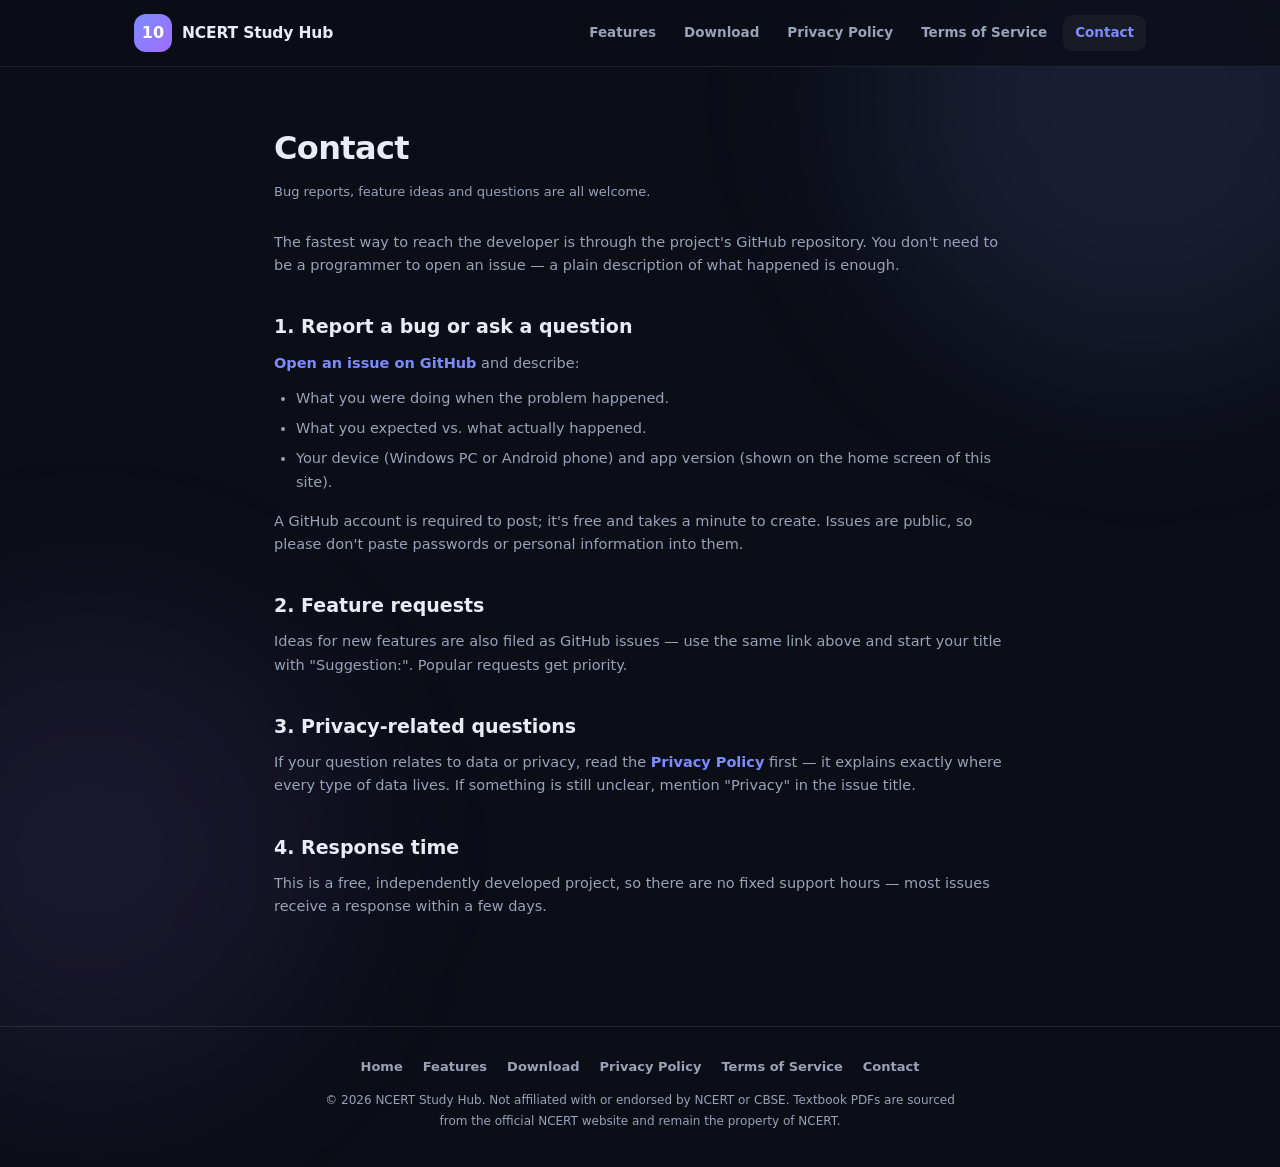
==== contact.html @ 4a2549df "Add Contact page and Contact links to nav/footer on all pages" ====
<!DOCTYPE html>
<html lang="en">
<head>
  <meta charset="UTF-8" />
  <meta name="viewport" content="width=device-width, initial-scale=1" />
  <title>Contact — NCERT Study Hub</title>
  <meta name="description" content="How to contact the NCERT Study Hub team — bug reports, feature requests and questions." />
  <link rel="icon" type="image/png" href="icon.png" />
  <link rel="stylesheet" href="site.css" />
</head>
<body>
  <div class="bg-blob bg-a"></div>
  <div class="bg-blob bg-b"></div>

  <header class="nav">
    <div class="nav-inner">
      <a class="brand" href="index.html">
        <div class="brand-mark">10</div>
        <span class="brand-name">NCERT Study Hub</span>
      </a>
      <nav class="nav-links">
        <a href="index.html#features">Features</a>
        <a href="index.html#download">Download</a>
        <a href="privacy.html">Privacy Policy</a>
        <a href="terms.html">Terms of Service</a>
        <a href="contact.html" class="active">Contact</a>
      </nav>
    </div>
  </header>

  <main class="wrap">
    <article class="prose">
      <h1>Contact</h1>
      <p class="updated">Bug reports, feature ideas and questions are all welcome.</p>

      <p>The fastest way to reach the developer is through the project's GitHub repository. You don't need to be a programmer to open an issue — a plain description of what happened is enough.</p>

      <h2>1. Report a bug or ask a question</h2>
      <p><a href="https://github.com/AbhiGupta1234/ncert-study-hub/issues" rel="noopener">Open an issue on GitHub</a> and describe:</p>
      <ul>
        <li>What you were doing when the problem happened.</li>
        <li>What you expected vs. what actually happened.</li>
        <li>Your device (Windows PC or Android phone) and app version (shown on the home screen of this site).</li>
      </ul>
      <p>A GitHub account is required to post; it's free and takes a minute to create. Issues are public, so please don't paste passwords or personal information into them.</p>

      <h2>2. Feature requests</h2>
      <p>Ideas for new features are also filed as GitHub issues — use the same link above and start your title with "Suggestion:". Popular requests get priority.</p>

      <h2>3. Privacy-related questions</h2>
      <p>If your question relates to data or privacy, read the <a href="privacy.html">Privacy Policy</a> first — it explains exactly where every type of data lives. If something is still unclear, mention "Privacy" in the issue title.</p>

      <h2>4. Response time</h2>
      <p>This is a free, independently developed project, so there are no fixed support hours — most issues receive a response within a few days.</p>
    </article>

    <footer class="footer">
      <div class="footer-links">
        <a href="index.html">Home</a>
        <a href="index.html#features">Features</a>
        <a href="index.html#download">Download</a>
        <a href="privacy.html">Privacy Policy</a>
        <a href="terms.html">Terms of Service</a>
        <a href="contact.html">Contact</a>
      </div>
      <p>&copy; 2026 NCERT Study Hub. Not affiliated with or endorsed by NCERT or CBSE. Textbook PDFs are sourced from the official NCERT website and remain the property of NCERT.</p>
    </footer>
  </main>
</body>
</html>
---- site.css ----
* { margin: 0; padding: 0; box-sizing: border-box; }

:root {
  --font: 'Segoe UI', 'Segoe UI Variable', system-ui, -apple-system, sans-serif;
  --bg: #0b0e17;
  --bg-soft: #111527;
  --card: rgba(255, 255, 255, 0.045);
  --card-strong: rgba(255, 255, 255, 0.07);
  --border: rgba(255, 255, 255, 0.09);
  --text: #e9ebf5;
  --muted: #9aa1b8;
  --accent: #7c8cff;
  --accent2: #a06cff;
  --ok: #22c55e;
  --radius: 16px;
}

html { scroll-behavior: smooth; }

body {
  font-family: var(--font);
  background: var(--bg);
  color: var(--text);
  line-height: 1.6;
  min-height: 100vh;
}

.bg-blob { position: fixed; border-radius: 50%; filter: blur(90px); pointer-events: none; z-index: 0; }
.bg-a { width: 520px; height: 520px; top: -160px; right: -120px; background: rgba(124, 140, 255, 0.13); }
.bg-b { width: 460px; height: 460px; bottom: -180px; left: -140px; background: rgba(160, 108, 255, 0.10); }

.wrap { position: relative; z-index: 1; }

.container { max-width: 1060px; margin: 0 auto; padding: 0 24px; }

/* ---------- Nav ---------- */
.nav {
  position: sticky; top: 0; z-index: 50;
  backdrop-filter: blur(14px);
  -webkit-backdrop-filter: blur(14px);
  background: rgba(11, 14, 23, 0.78);
  border-bottom: 1px solid var(--border);
}
.nav-inner {
  max-width: 1060px; margin: 0 auto; padding: 14px 24px;
  display: flex; align-items: center; gap: 20px; flex-wrap: wrap;
}
.brand { display: flex; align-items: center; gap: 10px; text-decoration: none; color: var(--text); }
.brand-mark {
  width: 38px; height: 38px; border-radius: 12px;
  display: grid; place-items: center;
  font-weight: 800; font-size: 16px; color: #fff;
  background: linear-gradient(135deg, var(--accent), var(--accent2));
}
.brand-name { font-weight: 800; font-size: 15.5px; letter-spacing: -0.01em; }
.nav-links { margin-left: auto; display: flex; gap: 4px; flex-wrap: wrap; }
.nav-links a {
  color: var(--muted); text-decoration: none;
  font-size: 13.5px; font-weight: 600;
  padding: 7px 12px; border-radius: 9px;
  transition: all 0.15s ease;
}
.nav-links a:hover { color: var(--text); background: var(--card-strong); }
.nav-links a.active { color: var(--accent); background: var(--card); }

/* ---------- Hero ---------- */
.hero { padding: 88px 0 56px; text-align: center; }
.hero-badge {
  display: inline-flex; align-items: center; gap: 8px;
  font-size: 12.5px; font-weight: 700; color: var(--muted);
  border: 1px solid var(--border);
  background: var(--card);
  padding: 6px 14px; border-radius: 999px;
  margin-bottom: 22px;
}
.hero-badge .dot { width: 7px; height: 7px; border-radius: 50%; background: var(--ok); }
.hero h1 {
  font-size: clamp(34px, 6vw, 54px);
  font-weight: 800; letter-spacing: -0.03em; line-height: 1.12;
}
.hero h1 span {
  background: linear-gradient(135deg, var(--accent), var(--accent2));
  -webkit-background-clip: text; background-clip: text;
  -webkit-text-fill-color: transparent;
}
.hero p.sub {
  max-width: 620px; margin: 18px auto 0;
  color: var(--muted); font-size: 16.5px;
}
.hero-cta { display: flex; gap: 12px; justify-content: center; flex-wrap: wrap; margin-top: 30px; }
.hero-meta { margin-top: 18px; color: var(--muted); font-size: 12.5px; }
.hero-meta b { color: var(--text); }

/* ---------- Buttons ---------- */
.btn {
  display: inline-flex; align-items: center; justify-content: center; gap: 9px;
  padding: 12px 22px; border-radius: 12px;
  border: none; cursor: pointer;
  font-family: var(--font); font-size: 14px; font-weight: 700;
  text-decoration: none; color: var(--text);
  transition: transform 0.15s ease, box-shadow 0.15s ease, background 0.15s ease;
}
.btn svg { width: 18px; height: 18px; fill: currentColor; flex: none; }
.btn.primary {
  color: #fff;
  background: linear-gradient(135deg, var(--accent), var(--accent2));
  box-shadow: 0 8px 22px rgba(124, 140, 255, 0.35);
}
.btn.primary:hover { transform: translateY(-2px); box-shadow: 0 12px 28px rgba(124, 140, 255, 0.45); }
.btn.ghost { background: var(--card); border: 1px solid var(--border); }
.btn.ghost:hover { background: var(--card-strong); transform: translateY(-2px); }

/* ---------- Sections ---------- */
.section { padding: 56px 0; }
.section-head { text-align: center; margin-bottom: 36px; }
.section-head h2 { font-size: 27px; font-weight: 800; letter-spacing: -0.02em; }
.section-head p { color: var(--muted); max-width: 560px; margin: 10px auto 0; font-size: 14.5px; }

.grid { display: grid; grid-template-columns: repeat(auto-fit, minmax(290px, 1fr)); gap: 16px; }

.card {
  background: var(--card);
  border: 1px solid var(--border);
  border-radius: var(--radius);
  padding: 24px;
  transition: transform 0.15s ease, background 0.15s ease, border-color 0.15s ease;
}
.card:hover { transform: translateY(-3px); background: var(--card-strong); border-color: rgba(255, 255, 255, 0.16); }
.card .icon {
  width: 42px; height: 42px; border-radius: 12px;
  display: grid; place-items: center; margin-bottom: 14px;
  background: linear-gradient(135deg, rgba(124, 140, 255, 0.22), rgba(160, 108, 255, 0.22));
}
.card .icon svg { width: 21px; height: 21px; fill: var(--accent); }
.card h3 { font-size: 15.5px; font-weight: 700; margin-bottom: 7px; }
.card p { color: var(--muted); font-size: 13.5px; }

/* ---------- Subjects ---------- */
.chips { display: flex; flex-wrap: wrap; gap: 10px; justify-content: center; }
.chip {
  display: inline-flex; align-items: center; gap: 8px;
  background: var(--card); border: 1px solid var(--border);
  border-radius: 999px; padding: 9px 16px;
  font-size: 13.5px; font-weight: 600; color: var(--text);
}
.chip small { color: var(--muted); font-weight: 500; }

/* ---------- Downloads ---------- */
.dl-grid { display: grid; grid-template-columns: repeat(auto-fit, minmax(300px, 1fr)); gap: 16px; }
.dl-card {
  position: relative;
  background: var(--bg-soft);
  border: 1px solid var(--border);
  border-radius: var(--radius);
  padding: 28px;
}
.dl-card.featured { border-color: rgba(124, 140, 255, 0.55); box-shadow: 0 10px 34px rgba(124, 140, 255, 0.14); }
.dl-tag {
  position: absolute; top: -12px; left: 24px;
  font-size: 11px; font-weight: 800; letter-spacing: 0.06em; text-transform: uppercase;
  color: #fff; background: linear-gradient(135deg, var(--accent), var(--accent2));
  padding: 4px 12px; border-radius: 999px;
}
.dl-card h3 { font-size: 17px; font-weight: 800; }
.dl-file {
  font-family: Consolas, monospace; font-size: 12.5px;
  color: var(--accent); word-break: break-all;
  margin-top: 8px;
}
.dl-card ul { list-style: none; margin: 16px 0 20px; }
.dl-card li {
  color: var(--muted); font-size: 13.5px;
  padding: 5px 0 5px 24px; position: relative;
}
.dl-card li::before {
  content: ''; position: absolute; left: 4px; top: 12px;
  width: 6px; height: 6px; border-radius: 50%;
  background: var(--ok);
}
.dl-note { text-align: center; color: var(--muted); font-size: 12.5px; margin-top: 26px; }
.dl-note a { color: var(--accent); text-decoration: none; font-weight: 600; }
.dl-note a:hover { text-decoration: underline; }

/* ---------- Legal pages ---------- */
.prose { max-width: 780px; margin: 0 auto; padding: 56px 24px; }
.prose .updated { color: var(--muted); font-size: 13px; margin-bottom: 28px; }
.prose h1 { font-size: 32px; font-weight: 800; letter-spacing: -0.02em; margin-bottom: 8px; }
.prose h2 { font-size: 19px; font-weight: 700; margin: 34px 0 10px; }
.prose p, .prose li { color: var(--muted); font-size: 14.5px; }
.prose p strong, .prose li strong { color: var(--text); }
.prose p { margin-bottom: 12px; }
.prose ul, .prose ol { padding-left: 22px; margin: 10px 0 16px; }
.prose li { margin-bottom: 7px; }
.prose a { color: var(--accent); text-decoration: none; font-weight: 600; }
.prose a:hover { text-decoration: underline; }
.prose code {
  font-family: Consolas, monospace; font-size: 12.5px;
  background: var(--card-strong); border: 1px solid var(--border);
  border-radius: 6px; padding: 2px 7px;
}

/* ---------- Footer ---------- */
.footer {
  border-top: 1px solid var(--border);
  margin-top: 40px;
  padding: 30px 24px 36px;
  text-align: center;
  position: relative; z-index: 1;
}
.footer-links { display: flex; justify-content: center; gap: 20px; flex-wrap: wrap; margin-bottom: 12px; }
.footer-links a { color: var(--muted); text-decoration: none; font-size: 13px; font-weight: 600; }
.footer-links a:hover { color: var(--text); }
.footer p { color: var(--muted); font-size: 12px; max-width: 640px; margin: 0 auto; line-height: 1.7; }

@media (max-width: 640px) {
  .nav-inner { justify-content: center; }
  .nav-links { margin-left: 0; justify-content: center; }
  .hero { padding: 60px 0 44px; }
}
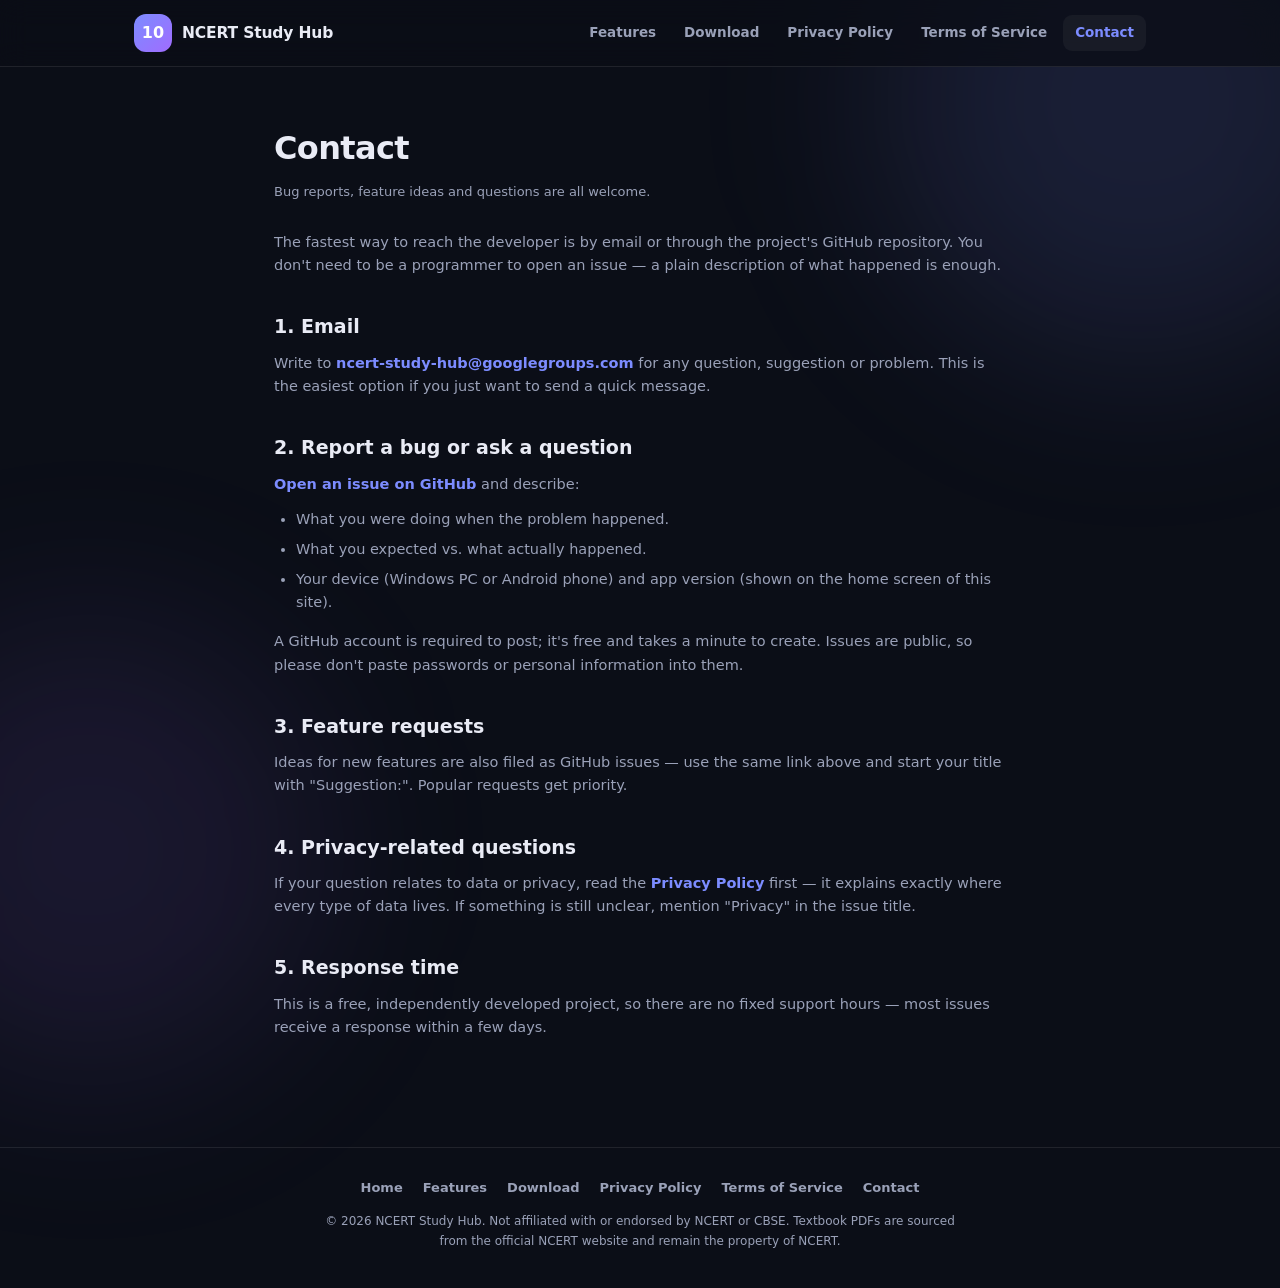
==== commit a2ed05d6: "Add email contact (googlegroups) to Contact page and legal pages" ====
--- a/contact.html
+++ b/contact.html
@@ -33,9 +33,12 @@
       <h1>Contact</h1>
       <p class="updated">Bug reports, feature ideas and questions are all welcome.</p>
 
-      <p>The fastest way to reach the developer is through the project's GitHub repository. You don't need to be a programmer to open an issue — a plain description of what happened is enough.</p>
+      <p>The fastest way to reach the developer is by email or through the project's GitHub repository. You don't need to be a programmer to open an issue — a plain description of what happened is enough.</p>
 
-      <h2>1. Report a bug or ask a question</h2>
+      <h2>1. Email</h2>
+      <p>Write to <a href="mailto:ncert-study-hub@googlegroups.com">ncert-study-hub@googlegroups.com</a> for any question, suggestion or problem. This is the easiest option if you just want to send a quick message.</p>
+
+      <h2>2. Report a bug or ask a question</h2>
       <p><a href="https://github.com/AbhiGupta1234/ncert-study-hub/issues" rel="noopener">Open an issue on GitHub</a> and describe:</p>
       <ul>
         <li>What you were doing when the problem happened.</li>
@@ -44,13 +47,13 @@
       </ul>
       <p>A GitHub account is required to post; it's free and takes a minute to create. Issues are public, so please don't paste passwords or personal information into them.</p>
 
-      <h2>2. Feature requests</h2>
+      <h2>3. Feature requests</h2>
       <p>Ideas for new features are also filed as GitHub issues — use the same link above and start your title with "Suggestion:". Popular requests get priority.</p>
 
-      <h2>3. Privacy-related questions</h2>
+      <h2>4. Privacy-related questions</h2>
       <p>If your question relates to data or privacy, read the <a href="privacy.html">Privacy Policy</a> first — it explains exactly where every type of data lives. If something is still unclear, mention "Privacy" in the issue title.</p>
 
-      <h2>4. Response time</h2>
+      <h2>5. Response time</h2>
       <p>This is a free, independently developed project, so there are no fixed support hours — most issues receive a response within a few days.</p>
     </article>
 
